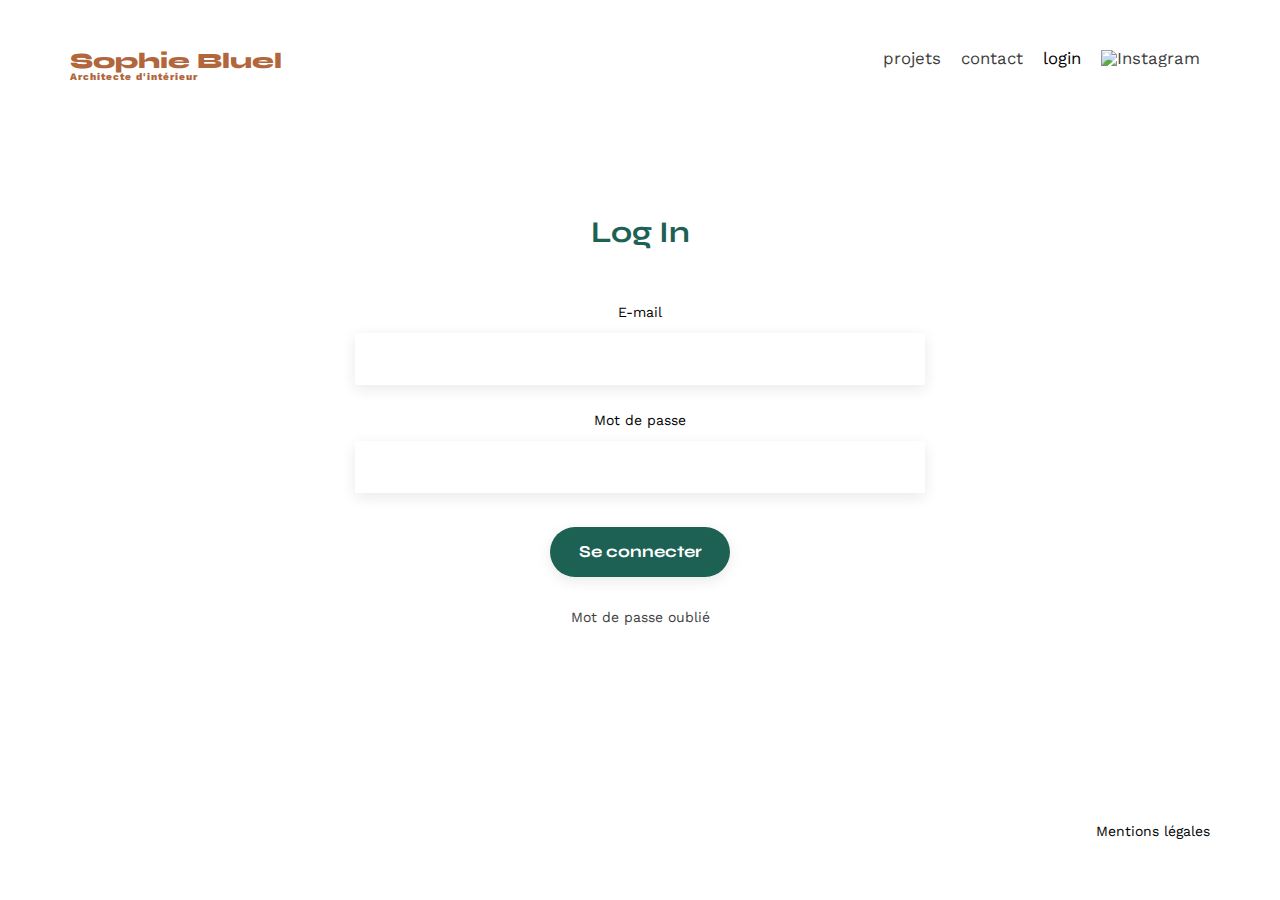
==== FrontEnd/login.html @ f2bd1b7a "adding login page" ====
<!DOCTYPE html>
<html lang="fr">
<head>
    <meta charset="UTF-8">
    <title>Sophie Bluel - Architecte d'intérieur</title>
    <meta name="viewport" content="width=device-width, initial-scale=1.0">
    <link rel="preconnect" href="https://fonts.googleapis.com">
    <link rel="preconnect" href="https://fonts.gstatic.com" crossorigin>
    <link href="https://fonts.googleapis.com/css2?family=Syne:wght@700;800&family=Work+Sans&display=swap" rel="stylesheet">
    <script src="https://kit.fontawesome.com/8f2991717e.js" crossorigin="anonymous"></script>
    <meta name="description" content="">
    <link rel="stylesheet" href="./assets/style.css">
    
</head>
<body>
    <header>
        <a href="index.html"><h1>Sophie Bluel <span>Architecte d'intérieur</span></h1></a>
        <nav>
            <ul>
                <li>
                    <a href="index.html#portfolio">projets</a>
                </li>
                <li>
                    <a href="index.html#contact">contact</a>
                </li>
                <li class="login-link">login</li>
                <li>
                    <a href="https://www.instagram.com/">
                        <img class="insta" src="./assets/icons/instagram.png" alt="Instagram">
                    </a>
                </li>
            </ul>
        </nav>
    </header>
    <main>
        <section class="login">
            <h2>Log In</h2>
            <form id="loginForm" method="POST" action="#">
                <label for="email">E-mail</label>
                <input type="email" name="email" id="email" autocomplete="email">
                <label for="password">Mot de passe</label>
                <input type="password" name="password" id="password" autocomplete="current-password">
                <input type="submit" id="login-submit" value="Se connecter">
            </form>
            <a href="#" class="login__fpassword">Mot de passe oublié</a>
        </section>
    </main>
    <footer>
        <div class="container">
            <p class="info_hover">Mentions légales</p>
        </div>
    </footer>
</body>
</html>
---- FrontEnd/assets/style.css ----
/* http://meyerweb.com/eric/tools/css/reset/
   v2.0 | 20110126
   License: none (public domain)
*/

html, body, div, span, applet, object, iframe,
h1, h2, h3, h4, h5, h6, p, blockquote, pre,
a, abbr, acronym, address, big, cite, code,
del, dfn, em, img, ins, kbd, q, s, samp,
small, strike, strong, sub, sup, tt, var,
b, u, i, center,
dl, dt, dd, ol, ul, li,
fieldset, form, label, legend,
table, caption, tbody, tfoot, thead, tr, th, td,
article, aside, canvas, details, embed,
figure, figcaption, footer, header, hgroup,
menu, nav, output, ruby, section, summary,
time, mark, audio, video {
	margin: 0;
	padding: 0;
	border: 0;
	font-size: 100%;
	font: inherit;
	vertical-align: baseline;
	text-decoration: none;
}
/* HTML5 display-role reset for older browsers */
article, aside, details, figcaption, figure,
footer, header, hgroup, menu, nav, section {
	display: block;
}

a{
	color: #3D3D3D;
	font-weight: 400;
	cursor: pointer;
}

body {
	line-height: 1;
}
ol, ul {
	list-style: none;
}
blockquote, q {
	quotes: none;
}
blockquote:before, blockquote:after,
q:before, q:after {
	content: '';
	content: none;
}
table {
	border-collapse: collapse;
	border-spacing: 0;
}
/** end reset css**/
body {
	max-width: 1140px;
	margin:auto;
	font-family: 'Work Sans' ;
	font-size: 14px;
}
header {
	display: flex;
	justify-content: space-between;
	margin: 50px 0
}
section {
	margin: 50px 0
}

h1{
	display: flex;
	flex-direction: column;
	font-family: 'Syne';
	font-size: 22px;
	font-weight: 800;
	color: #B1663C
}

h1 > span {
	font-family: 'Work Sans';
	font-size:10px;
	letter-spacing: 0.1em;
;
}

h2{
	font-family: 'Syne';
	font-weight: 700;
	font-size: 30px;
	color: #1D6154
}
nav ul {
	display: flex;
	align-items: center;
	list-style-type: none;

}
nav li {
	padding: 0 10px;
	font-size: 1.2em;
}

li:hover {
	color: #B1663C;
}
#introduction {
	display: flex;
	align-items: center;
}
#introduction figure {
	flex: 1
}
#introduction img {
	display: block;
	margin: auto;
	width: 80%;
}

#introduction article {
	flex: 1
}
#introduction h2 {
	margin-bottom: 1em;
}

#introduction p {
	margin-bottom: 0.5em;
}
#portfolio h2 {
	text-align: center;
	margin-bottom: 1em;
}

.filters{
	width: 50%;
	display: flex;
	justify-content:space-evenly;
	margin: 45px auto;
}

.filter{
	padding: 10px 20px;
	border:1px solid #1D6154;
	border-radius: 25px;
	font-family: 'Syne';
	color: #1D6154;
}

.filter:hover{
	background-color: #1D6154;
	color: white;
	cursor: pointer;
}

.gallery {
	width: 100%;
	display: grid;
	grid-template-columns: 1fr 1fr 1fr;
	grid-column-gap: 20px;
	grid-row-gap: 20px;
}

.gallery img {
	width: 100%;

}
#contact {
	width: 50%;
margin: auto;
}
#contact > * {
	text-align: center;

}
#contact h2{
	margin-bottom: 20px;
}
#contact form {
	text-align: left;
	margin-top:30px;
	display: flex;
	flex-direction: column;
}

#contact input {
	height: 50px;
	font-size: 1.2em;
	border: none;
	box-shadow: 0px 4px 14px rgba(0, 0, 0, 0.09);
}
#contact label {
	margin: 2em 0 1em 0;
}
#contact textarea {
	border: none;
	box-shadow: 0px 4px 14px rgba(0, 0, 0, 0.09);
}

input[type="submit"]{
	font-family: 'Syne';
	font-weight: 700;
	color: white;
	background-color: #1D6154;
	margin : 2em auto ;
	width: 180px;
	text-align: center;
	border-radius: 60px ;
}

footer nav ul {
	display: flex;
	justify-content: flex-end;
	margin: 2em
}

.login {
    width: 50%;
    margin:135px auto 200px;
    
}

.login > * {
    text-align: center;
}

.login h2 {
    margin-bottom: 20px;
}

.login form {
    margin-top: 30px;
    display: flex;
    flex-direction: column;
}

.login input {
    height: 50px;
    font-size: 1.2em;
    border: none;
    box-shadow: 0px 4px 14px rgba(0, 0, 0, 0.09);
}

.login__fpassword {
    display: block;
    color: #3D3D3D;
}

.invalid-input {
	border: 1px solid red;
}

.login label {
	margin: 2em 0 1em 0;
}
  
footer{
	display: flex;
	flex-direction: row-reverse;
}
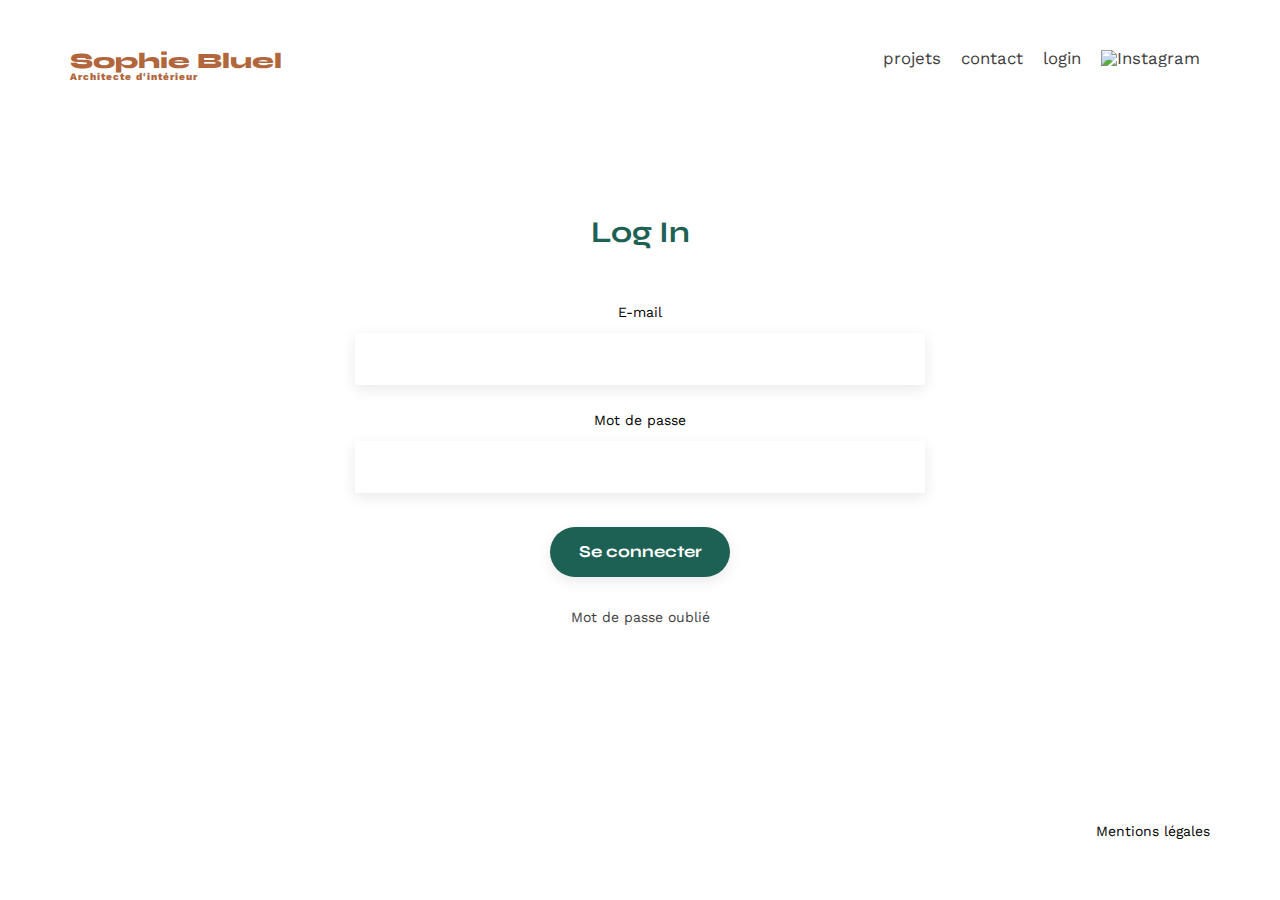
==== commit 99e4ba2f: "Cleaning code and adding comments" ====
--- a/FrontEnd/login.html
+++ b/FrontEnd/login.html
@@ -1,30 +1,60 @@
 <!DOCTYPE html>
 <html lang="fr">
+
 <head>
+    <!-- Déclaration du charset pour la page -->
     <meta charset="UTF-8">
+
+    <!-- Titre de la page affiché dans l'onglet du navigateur -->
     <title>Sophie Bluel - Architecte d'intérieur</title>
+
+    <!-- Définition de la zone visible pour les appareils mobiles (responsive design) -->
     <meta name="viewport" content="width=device-width, initial-scale=1.0">
+
+    <!-- Préconnexion pour optimiser le chargement des polices -->
     <link rel="preconnect" href="https://fonts.googleapis.com">
     <link rel="preconnect" href="https://fonts.gstatic.com" crossorigin>
-    <link href="https://fonts.googleapis.com/css2?family=Syne:wght@700;800&family=Work+Sans&display=swap" rel="stylesheet">
+
+    <!-- Inclusion des polices Google Fonts pour le design -->
+    <link href="https://fonts.googleapis.com/css2?family=Syne:wght@700;800&family=Work+Sans&display=swap"
+        rel="stylesheet">
+
+    <!-- Intégration de l'icône de font awesome (pour les icônes) -->
     <script src="https://kit.fontawesome.com/8f2991717e.js" crossorigin="anonymous"></script>
+
+    <!-- Description de la page (utile pour les moteurs de recherche) -->
     <meta name="description" content="">
+
+    <!-- Lien vers le CSS -->
     <link rel="stylesheet" href="./assets/style.css">
-    
+
+    <!-- Inclusion du fichier JavaScript pour la gestion de la connexion utilisateur -->
+    <script src="../FrontEnd/login.js" defer></script>
+
 </head>
+
 <body>
+    <!-- En-tête du site avec le logo et la navigation -->
     <header>
-        <a href="index.html"><h1>Sophie Bluel <span>Architecte d'intérieur</span></h1></a>
+        <!-- Le lien qui redirige vers la page d'accueil -->
+        <a href="index.html">
+            <h1>Sophie Bluel <span>Architecte d'intérieur</span></h1>
+        </a>
+
+        <!-- Navigation principale du site -->
         <nav>
             <ul>
                 <li>
+                    <!-- Lien vers la section "portfolio" de la page d'accueil -->
                     <a href="index.html#portfolio">projets</a>
                 </li>
                 <li>
+                    <!-- Lien vers la section "contact" de la page d'accueil -->
                     <a href="index.html#contact">contact</a>
                 </li>
-                <li class="login-link">login</li>
+                <li><a class="login-link" href="login.html">login</a></li> <!-- État du lien de connexion -->
                 <li>
+                    <!-- Lien vers le profil Instagram -->
                     <a href="https://www.instagram.com/">
                         <img class="insta" src="./assets/icons/instagram.png" alt="Instagram">
                     </a>
@@ -32,23 +62,38 @@
             </ul>
         </nav>
     </header>
+
+    <!-- Section principale pour la page de connexion -->
     <main>
         <section class="login">
             <h2>Log In</h2>
+
+            <!-- Formulaire de connexion -->
             <form id="loginForm" method="POST" action="#">
                 <label for="email">E-mail</label>
+                <!-- Champ pour saisir l'adresse e-mail -->
                 <input type="email" name="email" id="email" autocomplete="email">
+
                 <label for="password">Mot de passe</label>
+                <!-- Champ pour saisir le mot de passe -->
                 <input type="password" name="password" id="password" autocomplete="current-password">
+
+                <!-- Bouton pour se connecter -->
                 <input type="submit" id="login-submit" value="Se connecter">
             </form>
+
+            <!-- Lien pour réinitialiser le mot de passe (non fonctionnel ici) -->
             <a href="#" class="login__fpassword">Mot de passe oublié</a>
         </section>
     </main>
+
+    <!-- Footer -->
     <footer>
         <div class="container">
+            <!-- Lien vers les mentions légales -->
             <p class="info_hover">Mentions légales</p>
         </div>
     </footer>
 </body>
+
 </html>--- a/FrontEnd/assets/style.css
+++ b/FrontEnd/assets/style.css
@@ -3,19 +3,87 @@
    License: none (public domain)
 */
 
-html, body, div, span, applet, object, iframe,
-h1, h2, h3, h4, h5, h6, p, blockquote, pre,
-a, abbr, acronym, address, big, cite, code,
-del, dfn, em, img, ins, kbd, q, s, samp,
-small, strike, strong, sub, sup, tt, var,
-b, u, i, center,
-dl, dt, dd, ol, ul, li,
-fieldset, form, label, legend,
-table, caption, tbody, tfoot, thead, tr, th, td,
-article, aside, canvas, details, embed,
-figure, figcaption, footer, header, hgroup,
-menu, nav, output, ruby, section, summary,
-time, mark, audio, video {
+html,
+body,
+div,
+span,
+applet,
+object,
+iframe,
+h1,
+h2,
+h3,
+h4,
+h5,
+h6,
+p,
+blockquote,
+pre,
+a,
+abbr,
+acronym,
+address,
+big,
+cite,
+code,
+del,
+dfn,
+em,
+img,
+ins,
+kbd,
+q,
+s,
+samp,
+small,
+strike,
+strong,
+sub,
+sup,
+tt,
+var,
+b,
+u,
+i,
+center,
+dl,
+dt,
+dd,
+ol,
+ul,
+li,
+fieldset,
+form,
+label,
+legend,
+table,
+caption,
+tbody,
+tfoot,
+thead,
+tr,
+th,
+td,
+article,
+aside,
+canvas,
+details,
+embed,
+figure,
+figcaption,
+footer,
+header,
+hgroup,
+menu,
+nav,
+output,
+ruby,
+section,
+summary,
+time,
+mark,
+audio,
+video {
 	margin: 0;
 	padding: 0;
 	border: 0;
@@ -24,13 +92,25 @@
 	vertical-align: baseline;
 	text-decoration: none;
 }
+
 /* HTML5 display-role reset for older browsers */
-article, aside, details, figcaption, figure,
-footer, header, hgroup, menu, nav, section {
+article,
+aside,
+details,
+figcaption,
+figure,
+footer,
+header,
+hgroup,
+menu,
+nav,
+section {
 	display: block;
 }
 
-a{
+
+
+a {
 	color: #3D3D3D;
 	font-weight: 400;
 	cursor: pointer;
@@ -39,38 +119,356 @@
 body {
 	line-height: 1;
 }
-ol, ul {
+
+ol,
+ul {
 	list-style: none;
 }
-blockquote, q {
+
+blockquote,
+q {
 	quotes: none;
 }
-blockquote:before, blockquote:after,
-q:before, q:after {
+
+blockquote:before,
+blockquote:after,
+q:before,
+q:after {
 	content: '';
 	content: none;
 }
+
 table {
 	border-collapse: collapse;
 	border-spacing: 0;
 }
+
 /** end reset css**/
 body {
 	max-width: 1140px;
-	margin:auto;
-	font-family: 'Work Sans' ;
+	margin: auto;
+	font-family: 'Work Sans';
 	font-size: 14px;
 }
+
 header {
 	display: flex;
 	justify-content: space-between;
-	margin: 50px 0
-}
+	margin: 50px 0;
+}
+
+header.modify {
+	margin-top: 80px;
+}
+
+.portfolio--title {
+	display: flex;
+	justify-content: center;
+	flex-direction: row;
+	gap: 25px;
+	margin-top: 8em;
+	align-items: center;
+}
+
+.modify-bar {
+	height: 50px;
+	width: 100vw;
+	background-color: #000000;
+	color: white;
+	position: absolute;
+	top: 0;
+	left: 0;
+	display: none;
+	justify-content: center;
+	align-items: center;
+	gap: 7px;
+}
+
+.modify-button {
+	display: none;
+}
+
+.close-button-container {
+	display: flex;
+	justify-content: flex-end;
+}
+
+.modal-buttons-container {
+	display: flex;
+	justify-content: space-between;
+}
+
+.image-container {
+	position: relative;
+	
+}
+
+/* Style pour l'icône de la poubelle */
+.image-container i.fa-trash-can {
+	
+	position: absolute;
+    top: 6px; 
+    right: 6px; 
+    font-size: 12px; 
+    cursor: pointer;
+    background-color: black;
+    color: white;
+    padding: 4px;
+    border-radius: 10%;
+}
+
+
+.projets-title {
+	margin-bottom: 0;
+}
+
+.projets-container {
+	display: flex;
+	justify-content: center;
+	gap: 10px;
+}
+
+.js-modal-close {
+	border: none;
+	background-color: white;
+	font-size: 18px;
+}
+
+.js-modal-close2 {
+	border: none;
+	background-color: white;
+	font-size: 18px;
+}
+
+.js-modal-back {
+	border: none;
+	background-color: white;
+	font-size: 18px;
+}
+
+.modal-wrapper h3 {
+	font-size: 18px;
+	text-align: center;
+	display: block;
+	margin-bottom: 40px;
+}
+
+.modal-gallery {
+	width: 100%;
+	display: grid;
+	grid-template-columns: 1fr 1fr 1fr 1fr 1fr;
+	grid-column-gap: 20px;
+	grid-row-gap: 20px;
+}
+
+.modal-gallery img {
+	width: 100%;
+}
+
+.modal-wrapper hr {
+	margin-top: 30px;
+	width: 100%;
+}
+
+.modal-button-container {
+	display: flex;
+	justify-content: center;
+}
+
+.add-photo-button {
+	padding: 10px 20px;
+	margin-top: 10px;
+	border: 1px solid #1D6154;
+	border-radius: 25px;
+	font-family: 'Syne';
+	color: white;
+	cursor: pointer;
+	background-color: #1D6154;
+	width: 250px;
+}
+
+.image-container {
+	position: relative;
+	display: inline-block;
+}
+
+.image-container img {
+	display: block;
+}
+
+.image-container .overlay-icon {
+	position: absolute;
+	top: 6px;
+	right: 6px;
+	font-size: 16px;
+	cursor: pointer;
+	background-color: black;
+	color: white;
+	padding: 4px;
+	border-radius: 10%;
+}
+
+.form {
+	width: 50%;
+	margin: auto;
+}
+
+.form>* {
+	text-align: center;
+
+}
+
+.form h2 {
+	margin-bottom: 20px;
+}
+
+.form form {
+	text-align: left;
+	margin-top: 30px;
+	display: flex;
+	flex-direction: column;
+}
+
+.form input {
+	height: 50px;
+	font-size: 1.2em;
+	border: none;
+	box-shadow: 0px 4px 14px rgba(0, 0, 0, 0.09);
+}
+
+.form select {
+	height: 50px;
+	font-size: 1.2em;
+	border: none;
+	box-shadow: 0px 4px 14px rgba(0, 0, 0, 0.09);
+}
+
+.form label {
+	margin: 2em 0 1em 0;
+}
+
+.form textarea {
+	border: none;
+	box-shadow: 0px 4px 14px rgba(0, 0, 0, 0.09);
+}
+
+.add-photo-form {
+	width: 70%;
+}
+
+input[type="submit"] {
+	font-family: 'Syne';
+	font-weight: 700;
+	color: white;
+	background-color: #1D6154;
+	margin: 2em auto;
+	width: 180px;
+	text-align: center;
+	border-radius: 60px;
+}
+
+footer nav ul {
+	display: flex;
+	justify-content: flex-end;
+	margin: 2em
+}
+
+.error-login {
+	background-color: #B84947;
+	color: white;
+	display: flex;
+	justify-content: center;
+	padding: 10px;
+}
+
+.edit {
+	background-color: black;
+	color: white;
+	height: 50px;
+	display: flex;
+	justify-content: center;
+	align-items: center;
+	width: 100vw;
+	/* Utilisez 100vw pour la largeur complète de la fenêtre */
+	position: absolute;
+	/* Positionnement absolu pour sortir du flux */
+	left: 0;
+	/* Alignez à gauche de la fenêtre */
+	top: 0;
+	/* Positionnez en haut, ajustez si nécessaire */
+}
+
+.edit a {
+	color: white;
+}
+
+.edit a:visited {
+	color: white;
+}
+
+/* modal */
+
+.modal {
+	position: fixed;
+	display: none;
+	align-items: center;
+	justify-content: center;
+	top: 0;
+	left: 0;
+	width: 100%;
+	height: 100%;
+	background: rgba(0, 0, 0, 0.8);
+}
+
+.modal-wrapper {
+	overflow: auto;
+	width: 600px;
+	max-width: calc(100vh - 20px);
+	max-height: calc(100vh - 20px);
+	padding: 20px;
+	background-color: white;
+}
+
+.file-section {
+	background-color: #E8F1F6;
+	display: flex;
+	flex-direction: column;
+	align-items: center;
+	padding: 10px;
+}
+
+.file-section label {
+	padding: 10px 20px;
+	margin-top: 10px;
+	border-radius: 25px;
+	font-family: 'Syne';
+	color: white;
+	cursor: pointer;
+	background-color: #B9C5CC;
+	color: #306685;
+	width: 170px;
+	text-align: center;
+}
+
+.fa-image {
+	color: #B9C5CC;
+	font-size: 50px;
+	margin-top: 5px;
+}
+
+#photo-container {
+	width: 80%;
+}
+
+#photo-container img {
+	width: 100%;
+}
+
 section {
 	margin: 50px 0
 }
 
-h1{
+h1 {
 	display: flex;
 	flex-direction: column;
 	font-family: 'Syne';
@@ -79,25 +477,27 @@
 	color: #B1663C
 }
 
-h1 > span {
+h1>span {
 	font-family: 'Work Sans';
-	font-size:10px;
+	font-size: 10px;
 	letter-spacing: 0.1em;
-;
-}
-
-h2{
+	;
+}
+
+h2 {
 	font-family: 'Syne';
 	font-weight: 700;
 	font-size: 30px;
 	color: #1D6154
 }
+
 nav ul {
 	display: flex;
 	align-items: center;
 	list-style-type: none;
 
 }
+
 nav li {
 	padding: 0 10px;
 	font-size: 1.2em;
@@ -106,13 +506,16 @@
 li:hover {
 	color: #B1663C;
 }
+
 #introduction {
 	display: flex;
 	align-items: center;
 }
+
 #introduction figure {
 	flex: 1
 }
+
 #introduction img {
 	display: block;
 	margin: auto;
@@ -122,6 +525,7 @@
 #introduction article {
 	flex: 1
 }
+
 #introduction h2 {
 	margin-bottom: 1em;
 }
@@ -129,27 +533,23 @@
 #introduction p {
 	margin-bottom: 0.5em;
 }
-#portfolio h2 {
-	text-align: center;
-	margin-bottom: 1em;
-}
-
-.filters{
+
+.filters {
 	width: 50%;
 	display: flex;
-	justify-content:space-evenly;
+	justify-content: space-evenly;
 	margin: 45px auto;
 }
 
-.filter{
+.filter {
 	padding: 10px 20px;
-	border:1px solid #1D6154;
+	border: 1px solid #1D6154;
 	border-radius: 25px;
 	font-family: 'Syne';
 	color: #1D6154;
 }
 
-.filter:hover{
+.filter:hover {
 	background-color: #1D6154;
 	color: white;
 	cursor: pointer;
@@ -167,20 +567,24 @@
 	width: 100%;
 
 }
+
 #contact {
 	width: 50%;
-margin: auto;
-}
-#contact > * {
+	margin: auto;
+}
+
+#contact>* {
 	text-align: center;
 
 }
-#contact h2{
+
+#contact h2 {
 	margin-bottom: 20px;
 }
+
 #contact form {
 	text-align: left;
-	margin-top:30px;
+	margin-top: 30px;
 	display: flex;
 	flex-direction: column;
 }
@@ -191,23 +595,25 @@
 	border: none;
 	box-shadow: 0px 4px 14px rgba(0, 0, 0, 0.09);
 }
+
 #contact label {
 	margin: 2em 0 1em 0;
 }
+
 #contact textarea {
 	border: none;
 	box-shadow: 0px 4px 14px rgba(0, 0, 0, 0.09);
 }
 
-input[type="submit"]{
+input[type="submit"] {
 	font-family: 'Syne';
 	font-weight: 700;
 	color: white;
 	background-color: #1D6154;
-	margin : 2em auto ;
+	margin: 2em auto;
 	width: 180px;
 	text-align: center;
-	border-radius: 60px ;
+	border-radius: 60px;
 }
 
 footer nav ul {
@@ -217,35 +623,35 @@
 }
 
 .login {
-    width: 50%;
-    margin:135px auto 200px;
-    
-}
-
-.login > * {
-    text-align: center;
+	width: 50%;
+	margin: 135px auto 200px;
+
+}
+
+.login>* {
+	text-align: center;
 }
 
 .login h2 {
-    margin-bottom: 20px;
+	margin-bottom: 20px;
 }
 
 .login form {
-    margin-top: 30px;
-    display: flex;
-    flex-direction: column;
+	margin-top: 30px;
+	display: flex;
+	flex-direction: column;
 }
 
 .login input {
-    height: 50px;
-    font-size: 1.2em;
-    border: none;
-    box-shadow: 0px 4px 14px rgba(0, 0, 0, 0.09);
+	height: 50px;
+	font-size: 1.2em;
+	border: none;
+	box-shadow: 0px 4px 14px rgba(0, 0, 0, 0.09);
 }
 
 .login__fpassword {
-    display: block;
-    color: #3D3D3D;
+	display: block;
+	color: #3D3D3D;
 }
 
 .invalid-input {
@@ -255,8 +661,8 @@
 .login label {
 	margin: 2em 0 1em 0;
 }
-  
-footer{
+
+footer {
 	display: flex;
 	flex-direction: row-reverse;
 }